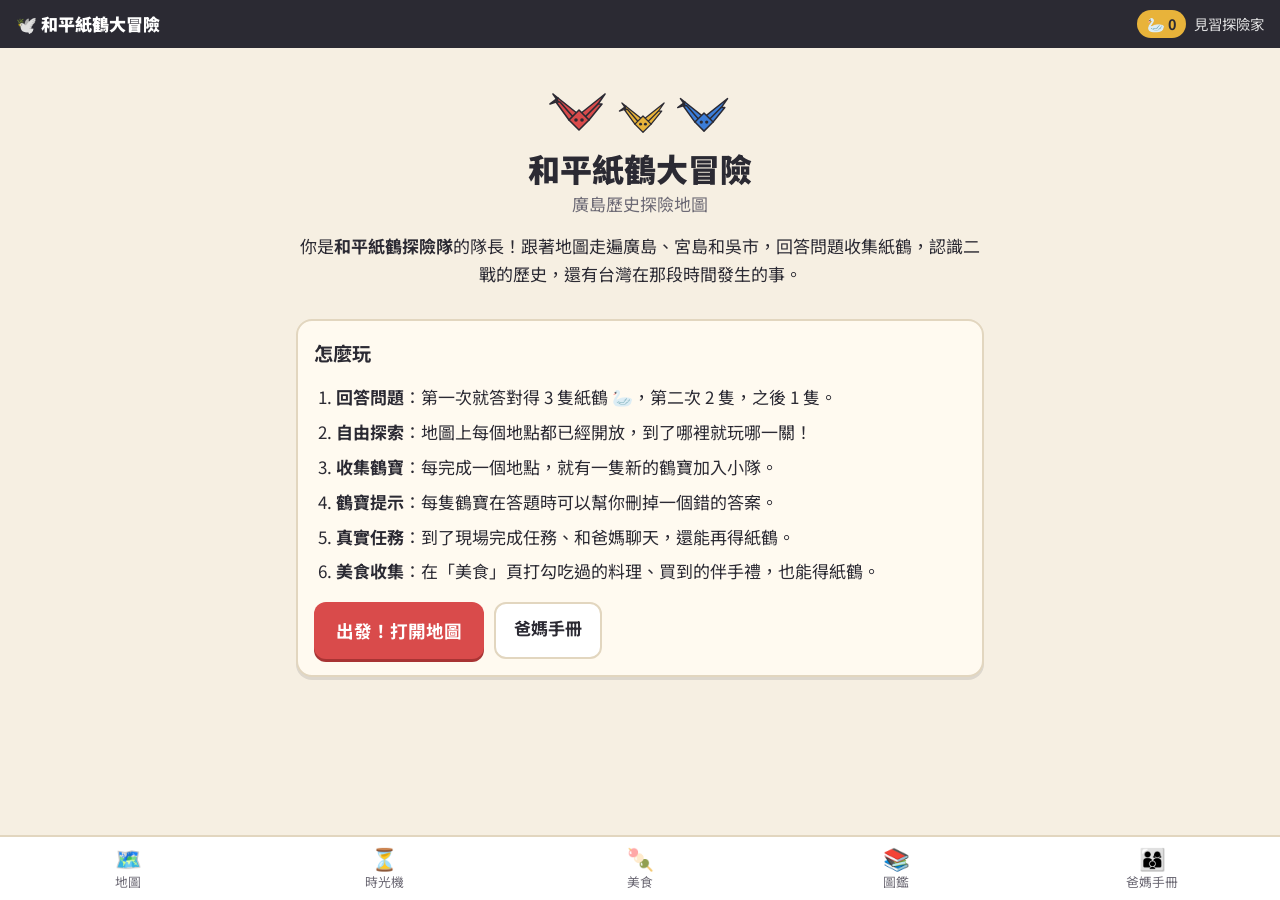
==== index.html @ 83c46531 "C-014 feat: 新增「美食與伴手禮」頁，附 CC 授權照片與日文給店員看 - 5 種要嚐試的料理、5 種必買伴手禮，含日文名稱、地點、小提醒 - 「給店員看」大字日文；打勾吃過或買到得紙鶴，新" ====
<!doctype html>
<html lang="zh-Hant-TW">
<head>
  <meta charset="utf-8">
  <meta name="viewport" content="width=device-width, initial-scale=1">
  <title>和平紙鶴大冒險</title>
  <meta name="description" content="給孩子的廣島歷史探險地圖：走遍廣島、宮島和吳市，回答問題收集紙鶴，認識二戰歷史，也聽聽台灣的故事。">
  <!-- 分享預覽（Facebook、LINE 等） -->
  <meta property="og:type" content="website">
  <meta property="og:locale" content="zh_TW">
  <meta property="og:site_name" content="和平紙鶴大冒險">
  <meta property="og:title" content="和平紙鶴大冒險｜給孩子的廣島歷史探險地圖">
  <meta property="og:description" content="走遍廣島、宮島和吳市，回答問題收集紙鶴，認識二戰歷史，也聽聽台灣的故事。">
  <meta property="og:url" content="https://meipharm.github.io/peace-crane-quest/">
  <meta property="og:image" content="https://meipharm.github.io/peace-crane-quest/og-image.png">
  <meta property="og:image:width" content="1200">
  <meta property="og:image:height" content="630">
  <meta property="og:image:alt" content="和平紙鶴大冒險：三隻紙鶴與廣島、宮島、吳市的探險地圖">
  <meta name="twitter:card" content="summary_large_image">
  <link rel="icon" href="data:image/svg+xml,<svg xmlns='http://www.w3.org/2000/svg' viewBox='0 0 100 100'><text y='.9em' font-size='90'>🕊️</text></svg>">
  <link rel="preconnect" href="https://fonts.googleapis.com">
  <link rel="preconnect" href="https://fonts.gstatic.com" crossorigin>
  <link href="https://fonts.googleapis.com/css2?family=Noto+Sans+TC:wght@400;700;900&display=swap" rel="stylesheet">
  <link rel="stylesheet" href="style.css?v=12">
</head>
<body>
  <svg width="0" height="0" style="position:absolute" aria-hidden="true">
    <defs>
      <linearGradient id="rainbowGrad" x1="0" y1="0" x2="1" y2="1">
        <stop offset="0" stop-color="#d94b4b"/><stop offset=".25" stop-color="#e8b33a"/>
        <stop offset=".5" stop-color="#4f9d69"/><stop offset=".75" stop-color="#3b7dd8"/>
        <stop offset="1" stop-color="#9b6bd1"/>
      </linearGradient>
    </defs>
  </svg>

  <header class="topbar">
    <a class="brand" href="#/">🕊️ 和平紙鶴大冒險</a>
    <div class="hud">
      <span class="hud-cranes" title="目前的紙鶴">🦢 <b id="hud-cranes">0</b></span>
      <span class="hud-rank" id="hud-rank"></span>
    </div>
  </header>

  <main id="app" class="container"></main>

  <nav class="nav" aria-label="主要導覽">
    <a href="#/map" data-view="map"><span>🗺️</span>地圖</a>
    <a href="#/timeline" data-view="timeline"><span>⏳</span>時光機</a>
    <a href="#/food" data-view="food"><span>🍡</span>美食</a>
    <a href="#/collection" data-view="collection"><span>📚</span>圖鑑</a>
    <a href="#/parents" data-view="parents"><span>👨‍👩‍👦</span>爸媽手冊</a>
  </nav>

  <script src="data.js?v=12"></script>
  <script src="app.js?v=12"></script>
</body>
</html>
---- style.css ----
:root {
  --paper: #f6efe2;
  --card: #fffaf0;
  --ink: #2b2a33;
  --muted: #6d6a75;
  --line: #e2d6bf;
  --red: #d94b4b;
  --gold: #e8b33a;
  --green: #4f9d69;
  --blue: #3b7dd8;
  --sea: #bfe3ef;
  --land: #ece0c3;
  --shadow: 0 3px 0 rgba(43, 42, 51, .12);
}

* { box-sizing: border-box; }
html { -webkit-text-size-adjust: 100%; }
body {
  margin: 0;
  background: var(--paper);
  color: var(--ink);
  font-family: 'Noto Sans TC', system-ui, -apple-system, 'Microsoft JhengHei', sans-serif;
  font-size: 17px;
  line-height: 1.65;
  padding-bottom: 84px;
}
h1, h2, h3, h4 { line-height: 1.3; margin: .2em 0 .5em; }
h1 { font-size: 1.6rem; font-weight: 900; }
h2 { font-size: 1.2rem; }
p { margin: .4em 0 .8em; }
a { color: var(--blue); }

.container { max-width: 720px; margin: 0 auto; padding: 12px 16px 24px; }

/* 頂部列 */
.topbar {
  position: sticky; top: 0; z-index: 20;
  display: flex; justify-content: space-between; align-items: center; gap: 8px;
  padding: 10px 16px;
  background: var(--ink); color: #fff;
}
.brand { color: #fff; text-decoration: none; font-weight: 900; white-space: nowrap; overflow: hidden; text-overflow: ellipsis; min-width: 0; }
.hud { display: flex; gap: 8px; align-items: center; font-size: .9rem; flex: none; }
.hud-cranes { background: var(--gold); color: var(--ink); border-radius: 999px; padding: 2px 10px; white-space: nowrap; }
.hud-rank { opacity: .85; white-space: nowrap; }
@media (max-width: 480px) { .hud-rank { display: none; } }

/* 底部導覽 */
.nav {
  position: fixed; bottom: 0; left: 0; right: 0; z-index: 20;
  display: grid; grid-template-columns: repeat(5, 1fr);
  background: #fff; border-top: 2px solid var(--line);
  padding-bottom: env(safe-area-inset-bottom);
}
.nav a {
  display: flex; flex-direction: column; align-items: center;
  padding: 8px 4px; font-size: .8rem; color: var(--muted); text-decoration: none;
}
.nav a span { font-size: 1.35rem; line-height: 1.2; }
.nav a.active { color: var(--red); font-weight: 700; }

/* 卡片與按鈕 */
.card {
  background: var(--card);
  border: 2px solid var(--line);
  border-radius: 16px;
  padding: 16px;
  margin: 14px 0;
  box-shadow: var(--shadow);
}
.btn {
  display: inline-block; border: 0; cursor: pointer;
  background: var(--red); color: #fff; font: inherit; font-weight: 700;
  padding: 10px 18px; border-radius: 12px; text-decoration: none;
  box-shadow: 0 3px 0 #a83434;
  transition: transform .08s;
}
.btn:active { transform: translateY(2px); box-shadow: 0 1px 0 #a83434; }
.btn.big { padding: 14px 22px; font-size: 1.1rem; }
.btn.small { padding: 6px 12px; font-size: .9rem; }
.btn.ghost { background: #fff; color: var(--ink); border: 2px solid var(--line); box-shadow: none; }
.btn:disabled { opacity: .6; cursor: default; }
.row { display: flex; flex-wrap: wrap; gap: 10px; margin-top: 12px; }
.muted { color: var(--muted); }
.small { font-size: .85rem; }
.back { display: inline-block; margin: 4px 0; text-decoration: none; font-weight: 700; }
.section-title { margin-top: 24px; }

/* 首頁 */
.hero { text-align: center; padding: 18px 4px 4px; }
.hero h1 { font-size: 2rem; margin-bottom: 0; }
.hero .sub { color: var(--muted); margin-top: 0; }
.hero-cranes { display: flex; justify-content: center; align-items: flex-end; gap: 6px; }
.howto { padding-left: 1.3em; }
.howto li { margin-bottom: .4em; }

/* 紙鶴動畫 */
.crane { display: inline-block; vertical-align: middle; }
.bob { animation: bob 2.4s ease-in-out infinite; }
.bob.d1 { animation-delay: .4s; }
.bob.d2 { animation-delay: .8s; }
@keyframes bob { 0%, 100% { transform: translateY(0); } 50% { transform: translateY(-6px); } }

/* 地圖 */
.map-wrap { margin: 8px -4px 0; }
.map { width: 100%; height: auto; display: block; border-radius: 18px; border: 2px solid var(--line); box-shadow: var(--shadow); }
.sea { fill: var(--sea); }
.land { fill: var(--land); stroke: #d3c39d; stroke-width: 2; }
.river { fill: none; stroke: #9fd0e2; stroke-width: 5; stroke-linecap: round; }
.river-label text {
  font-size: 10px; font-weight: 700; fill: #3f86a3; writing-mode: vertical-rl;
  paint-order: stroke; stroke: #ece0c3; stroke-width: 3px; stroke-linejoin: round;
}
.inset { fill: rgba(255, 255, 255, .55); stroke: var(--ink); stroke-dasharray: 5 4; stroke-width: 1.5; }
.flight { fill: none; stroke: var(--ink); stroke-width: 1.5; stroke-dasharray: 3 6; opacity: .45; }
.map-label { font-size: 13px; font-weight: 700; fill: var(--ink); opacity: .75; }
.sea-label { font-style: italic; opacity: .45; }
.edge { stroke: #a99d82; stroke-width: 3; stroke-dasharray: 6 6; }
.edge.done { stroke: var(--red); stroke-dasharray: none; }
.node { cursor: pointer; outline: none; }
.node-bg { fill: #fff; stroke: var(--ink); stroke-width: 2.5; }
.node.open .node-bg { fill: #fff3c4; stroke: var(--gold); stroke-width: 4; }
.node.open { animation: pulse 1.6s ease-in-out infinite; transform-box: fill-box; transform-origin: center; }
.node.done .node-bg { fill: #ffe1e1; stroke: var(--red); }
.node:focus-visible .node-bg { stroke-width: 5; }
.node-icon { font-size: 22px; }
.node-label {
  font-size: 11.5px; font-weight: 700; fill: var(--ink);
  paint-order: stroke; stroke: #fffaf0; stroke-width: 4px; stroke-linejoin: round;
}
.flag circle { fill: var(--red); }
.flag text { fill: #fff; font-size: 12px; font-weight: 900; }
@keyframes pulse { 0%, 100% { opacity: 1; } 50% { opacity: .75; } }

.squad { display: flex; flex-wrap: wrap; gap: 4px; align-items: center; min-height: 40px; }
.node-list { list-style: none; padding: 0; margin: 0; }
.node-item {
  width: 100%; display: flex; align-items: center; gap: 10px; text-align: left;
  font: inherit; color: inherit; background: #fff; border: 2px solid var(--line);
  border-radius: 12px; padding: 8px 10px; margin-bottom: 8px; cursor: pointer;
}
.node-item small { color: var(--muted); }
.ni-icon { font-size: 1.6rem; }
.ni-status { margin-left: auto; font-size: .8rem; white-space: nowrap; font-weight: 700; }
.node-item.done .ni-status { color: var(--red); }
.node-item.open .ni-status { color: #b07d00; }

/* 地點頁 */
.node-head { display: flex; gap: 14px; align-items: center; margin-top: 6px; }
.node-big {
  font-size: 2.6rem; width: 76px; height: 76px; flex: none;
  display: grid; place-items: center; background: #fff; border: 3px solid var(--ink); border-radius: 50%;
}
.node-head h1 { margin: 2px 0 0; }
.node-head .sub { color: var(--muted); margin: 0; }
.day-tag { display: inline-block; background: var(--ink); color: #fff; border-radius: 999px; padding: 0 10px; font-size: .8rem; font-weight: 700; }
.story { border-color: #e9c98a; }
.taiwan { background: #eef6ff; border-color: #b9d4f2; }
.talk .ask, .ask { font-weight: 700; }
textarea {
  width: 100%; font: inherit; padding: 10px; border-radius: 10px;
  border: 2px solid var(--line); background: #fff; margin-bottom: 10px; resize: vertical;
}
.map-links { display: grid; gap: 8px; margin: 10px 0; }
.map-link { display: flex; align-items: center; gap: 8px; flex-wrap: wrap; background: #fff; border: 2px solid var(--line); border-radius: 12px; padding: 8px 10px; }
.map-link b { flex: 1 1 120px; }
details summary { cursor: pointer; font-weight: 700; }
details[open] summary { margin-bottom: 8px; }

/* 問答 */
.quiz-top { display: flex; justify-content: space-between; font-weight: 700; font-size: .95rem; margin-top: 6px; }
.progress { height: 10px; background: #e6dcc6; border-radius: 999px; overflow: hidden; margin: 8px 0 14px; }
.progress div { height: 100%; background: var(--gold); transition: width .3s; }
.question { font-size: 1.3rem; }
.options { display: grid; gap: 10px; }
.option {
  font: inherit; font-weight: 700; text-align: left; cursor: pointer;
  background: #fff; color: var(--ink); border: 3px solid var(--line);
  border-radius: 14px; padding: 14px 16px; box-shadow: var(--shadow);
}
.option:hover:not(:disabled) { border-color: var(--blue); }
.option.right { background: #e3f6e8; border-color: var(--green); }
.option.wrong { background: #fde6e6; border-color: var(--red); text-decoration: line-through; opacity: .75; }
.option.removed { opacity: .3; text-decoration: line-through; }
.option:disabled { cursor: default; }
.quiz-tools { display: flex; justify-content: space-between; align-items: center; gap: 8px; margin-top: 14px; flex-wrap: wrap; }
.feedback {
  margin-top: 16px; padding: 14px; border-radius: 14px;
  background: #fff; border: 3px solid var(--green);
}
.fb-title { font-weight: 900; font-size: 1.15rem; color: var(--green); margin-top: 0; }
.tw-card { background: #eef6ff; border: 2px solid #b9d4f2; border-radius: 12px; padding: 10px 12px; margin: 10px 0; }
.tw-card p { margin: .3em 0 0; }

.result { text-align: center; }
.stars { font-size: 2.4rem; letter-spacing: 4px; }
.new-helper { background: #fff; border: 2px dashed var(--gold); border-radius: 14px; padding: 12px; margin: 12px 0; }
.nh-title { font-size: 1.1rem; margin-bottom: 0; }
.result .row { justify-content: center; }

/* 時光機 */
.slots { list-style: none; padding: 0; margin: 10px 0; display: grid; gap: 6px; }
.slot { border: 2px dashed var(--line); border-radius: 10px; padding: 8px 10px; color: var(--muted); }
.slot.filled { border-style: solid; border-color: var(--green); background: #e9f6ec; color: var(--ink); display: flex; gap: 10px; }
.yr { flex: none; min-width: 72px; font-weight: 900; color: var(--red); }
.tl-cards { display: grid; gap: 8px; margin-top: 12px; }
.tl-card {
  font: inherit; text-align: left; cursor: pointer; background: #fff;
  border: 3px solid var(--blue); border-radius: 12px; padding: 10px 12px; box-shadow: var(--shadow);
}
.shake { animation: shake .4s; border-color: var(--red); }
@keyframes shake { 20%, 60% { transform: translateX(-6px); } 40%, 80% { transform: translateX(6px); } }

/* 圖鑑 */
.helper-grid { display: grid; grid-template-columns: repeat(auto-fill, minmax(140px, 1fr)); gap: 10px; }
.helper-card {
  display: flex; flex-direction: column; align-items: center; text-align: center; gap: 2px;
  background: #fff; border: 2px solid var(--line); border-radius: 14px; padding: 10px;
}
.helper-card small { color: var(--muted); line-height: 1.4; }
.helper-card.unknown { opacity: .7; }
.badge-grid { display: grid; grid-template-columns: repeat(auto-fill, minmax(96px, 1fr)); gap: 10px; }
.badge { display: flex; flex-direction: column; align-items: center; text-align: center; background: #fff; border: 2px solid var(--gold); border-radius: 14px; padding: 10px 6px; }
.badge span { font-size: 2rem; }
.badge.unknown { border-color: var(--line); opacity: .55; }

/* 爸媽手冊 */
.table-wrap { overflow-x: auto; margin: 8px 0; }
table { border-collapse: collapse; width: 100%; font-size: .9rem; min-width: 460px; }
th, td { border: 1px solid var(--line); padding: 6px 8px; text-align: left; vertical-align: top; }
th { background: #f1e6cf; }
.tip { background: #fff7dc; border-radius: 10px; padding: 8px 10px; font-size: .92rem; }
.history { border-top: 2px dashed var(--line); padding-top: 10px; margin-top: 12px; }
.history h4 { margin-bottom: .3em; }
.checklist { list-style: none; padding: 0; }
.checklist li { margin-bottom: 6px; }
.checklist input { width: 18px; height: 18px; vertical-align: middle; }
.disclaimer { margin-top: 20px; }
.refs ol { padding-left: 1.4em; margin: 0; }
.refs li { margin-bottom: 8px; word-break: break-word; }
.refs small { color: var(--muted); }

/* 地點照片與開放時間 */
.photo { margin: 14px 0; background: var(--card); border: 2px solid var(--line); border-radius: 16px; overflow: hidden; box-shadow: var(--shadow); }
.photo img { display: block; width: 100%; height: auto; aspect-ratio: 3 / 2; object-fit: cover; background: #e6dcc6; }
.photo figcaption { padding: 8px 12px; font-weight: 700; font-size: .95rem; }
.photo figcaption small { font-weight: 400; color: var(--muted); }
/* 美食與伴手禮 */
.food-grid { display: grid; gap: 14px; grid-template-columns: repeat(auto-fill, minmax(280px, 1fr)); }
.food-card { background: var(--card); border: 2px solid var(--line); border-radius: 16px; overflow: hidden; box-shadow: var(--shadow); display: flex; flex-direction: column; }
.food-card.done { border-color: var(--green); }
.food-photo { margin: 0; }
.food-photo img { display: block; width: 100%; aspect-ratio: 4 / 3; object-fit: cover; background: #e6dcc6; }
.food-photo figcaption { padding: 4px 12px 0; color: var(--muted); }
.food-emoji { aspect-ratio: 4 / 3; display: grid; place-items: center; font-size: 5rem; background: #fff3c4; }
.food-body { padding: 10px 14px 14px; }
.food-body h3 { margin: .2em 0 .2em; font-size: 1.15rem; }
.food-body .jp { display: block; font-size: .9rem; font-weight: 700; color: var(--red); }
.food-where { font-size: .88rem; color: var(--muted); margin: 0 0 .4em; }
.jp-big { font-size: 2rem; font-weight: 900; margin: .2em 0; line-height: 1.3; }
.jp-please { font-size: 1.4rem; font-weight: 700; margin: 0; }

.visit-list { display: grid; gap: 8px; margin: 8px 0; }
.visit-item { background: #fff; border: 2px solid var(--line); border-radius: 12px; padding: 8px 12px; }
.visit-item dl { display: grid; grid-template-columns: auto 1fr; gap: 2px 10px; margin: 4px 0 0; font-size: .92rem; }
.visit-item dt { color: var(--muted); font-weight: 700; }
.visit-item dd { margin: 0; }

/* 彈出訊息 */
.toast {
  position: fixed; left: 50%; bottom: 96px; transform: translateX(-50%); z-index: 50;
  background: var(--ink); color: #fff; padding: 10px 16px; border-radius: 999px;
  font-weight: 700; max-width: calc(100vw - 32px); text-align: center;
  animation: fadeup .25s ease-out;
}
.float-text {
  position: fixed; left: 50%; top: 70px; transform: translateX(-50%); z-index: 50;
  font-size: 1.6rem; font-weight: 900; color: var(--gold);
  text-shadow: 0 2px 0 var(--ink);
  animation: floatup 1.4s ease-out forwards; pointer-events: none;
}
@keyframes fadeup { from { opacity: 0; transform: translate(-50%, 10px); } to { opacity: 1; transform: translate(-50%, 0); } }
@keyframes floatup { from { opacity: 1; transform: translate(-50%, 0); } to { opacity: 0; transform: translate(-50%, -50px); } }
.confetti {
  position: fixed; top: -12px; width: 9px; height: 14px; z-index: 60; pointer-events: none;
  border-radius: 2px; animation: fall 1.8s ease-in forwards;
}
@keyframes fall { to { transform: translateY(105vh) rotate(540deg); } }

.modal-wrap { position: fixed; inset: 0; z-index: 40; background: rgba(43, 42, 51, .5); display: grid; place-items: center; padding: 16px; }
.modal { background: var(--card); border-radius: 18px; padding: 20px; max-width: 360px; width: 100%; text-align: center; border: 3px solid var(--ink); }
.modal-icon { font-size: 2.6rem; }
.modal-actions { display: flex; gap: 10px; justify-content: center; margin-top: 12px; }

@media (prefers-reduced-motion: reduce) {
  *, *::before, *::after { animation: none !important; transition: none !important; }
}
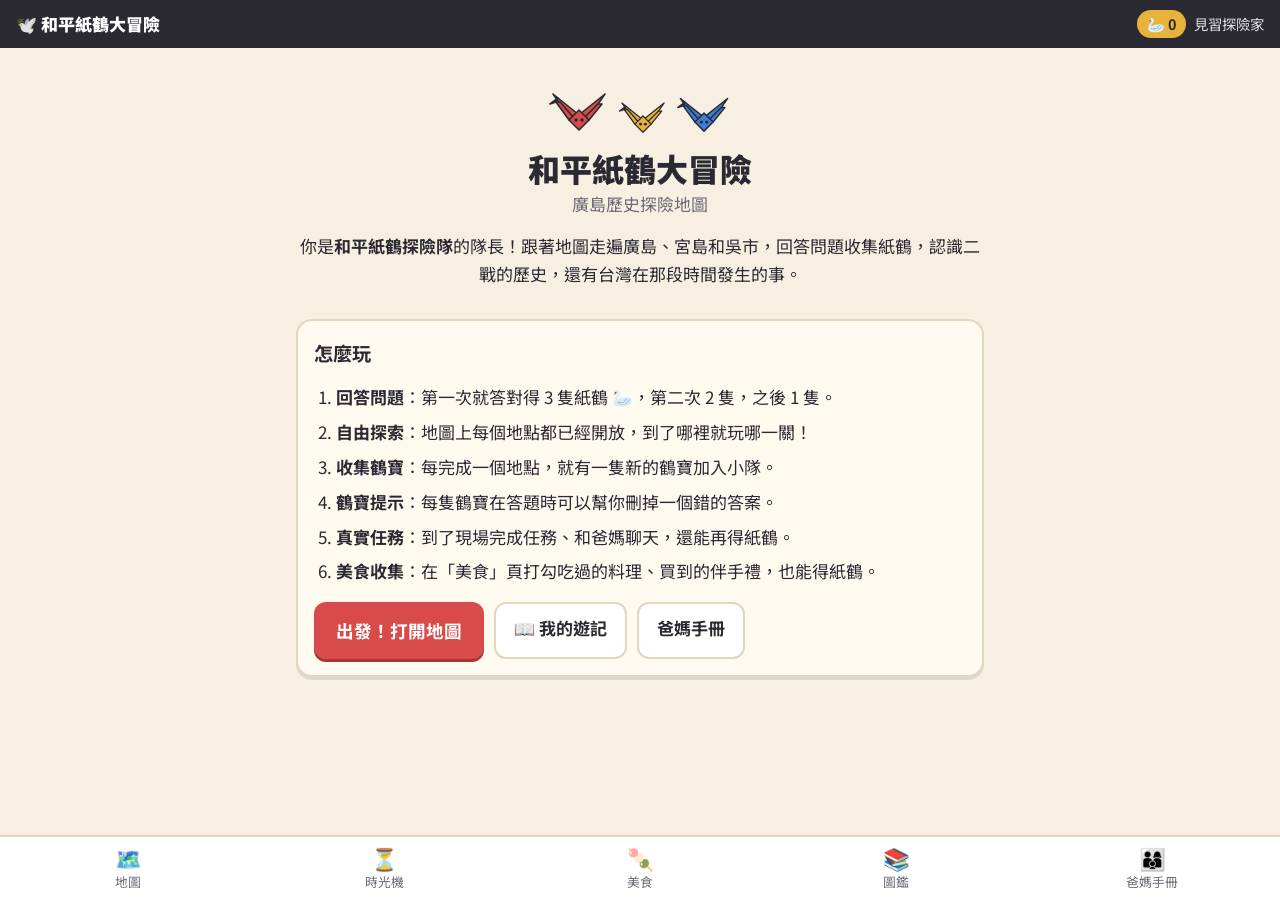
==== commit 9f9694df: "C-015 feat: 新增「我的遊記」頁，可匯出成 PDF - 自動整理各站「和爸媽聊聊」的想法、挑戰與任務紀錄、台灣連結與照片 - 可填作者、旅行日期、整趟心得；未寫的地方留手寫橫線 - A4 列" ====
--- a/index.html
+++ b/index.html
@@ -21,7 +21,7 @@
   <link rel="preconnect" href="https://fonts.googleapis.com">
   <link rel="preconnect" href="https://fonts.gstatic.com" crossorigin>
   <link href="https://fonts.googleapis.com/css2?family=Noto+Sans+TC:wght@400;700;900&display=swap" rel="stylesheet">
-  <link rel="stylesheet" href="style.css?v=12">
+  <link rel="stylesheet" href="style.css?v=13">
 </head>
 <body>
   <svg width="0" height="0" style="position:absolute" aria-hidden="true">
@@ -52,7 +52,7 @@
     <a href="#/parents" data-view="parents"><span>👨‍👩‍👦</span>爸媽手冊</a>
   </nav>
 
-  <script src="data.js?v=12"></script>
-  <script src="app.js?v=12"></script>
+  <script src="data.js?v=13"></script>
+  <script src="app.js?v=13"></script>
 </body>
 </html>
--- a/style.css
+++ b/style.css
@@ -295,3 +295,43 @@
 @media (prefers-reduced-motion: reduce) {
   *, *::before, *::after { animation: none !important; transition: none !important; }
 }
+
+/* 我的遊記 */
+.field { display: block; font-weight: 700; margin: 10px 0; }
+.field input, .field textarea {
+  display: block; width: 100%; margin-top: 4px; font: inherit; font-weight: 400;
+  padding: 10px; border-radius: 10px; border: 2px solid var(--line); background: #fff;
+}
+.howto-pdf { margin-top: 12px; }
+.journal { background: #fff; border: 2px solid var(--line); border-radius: 16px; padding: 20px 18px; margin: 14px 0; box-shadow: var(--shadow); }
+.j-cover { text-align: center; padding: 10px 0 20px; border-bottom: 2px dashed var(--line); }
+.j-cover h1 { font-size: 1.8rem; margin: 6px 0 0; }
+.j-sub { color: var(--red); font-weight: 700; margin-top: 0; }
+.j-cranes, .j-helpers { display: flex; justify-content: center; align-items: flex-end; gap: 6px; flex-wrap: wrap; }
+.j-entry { padding: 18px 0; border-bottom: 2px dashed var(--line); }
+.j-entry-head { display: flex; align-items: center; gap: 8px; flex-wrap: wrap; }
+.j-entry-head h3 { margin: 0; }
+.j-photo { margin: 10px 0 6px; }
+.j-photo img { display: block; width: 100%; max-height: 260px; object-fit: cover; border-radius: 10px; }
+.j-photo figcaption { font-size: .75rem; color: var(--muted); margin-top: 2px; }
+.j-q { font-weight: 700; margin-bottom: 4px; }
+.j-note { white-space: pre-wrap; background: #fffaf0; border-left: 4px solid var(--gold); padding: 8px 12px; border-radius: 6px; min-height: 2.5em; }
+.j-lines span { display: block; height: 1.9em; border-bottom: 1px solid #d8cdb5; }
+.j-meta { font-size: .88rem; color: var(--muted); margin: 6px 0 2px; }
+.j-tw { font-size: .9rem; background: #eef6ff; padding: 6px 10px; border-radius: 8px; }
+.j-food { list-style: none; padding: 0; columns: 2; }
+.j-badge { display: inline-block; border: 2px solid var(--gold); border-radius: 999px; padding: 2px 10px; margin: 3px; font-size: .9rem; }
+.j-foot { font-size: .75rem; color: var(--muted); margin-top: 16px; }
+
+@media print {
+  @page { size: A4; margin: 14mm; }
+  body { background: #fff; padding: 0; font-size: 11pt; }
+  .topbar, .nav, .no-print, .toast, .float-text, .modal-wrap, .confetti { display: none !important; }
+  .container { max-width: none; padding: 0; }
+  .journal { border: 0; box-shadow: none; padding: 0; margin: 0; }
+  .j-cover { break-after: page; border-bottom: 0; padding-top: 60mm; }
+  .j-entry { break-inside: avoid; page-break-inside: avoid; }
+  .j-photo img { max-height: 70mm; }
+  a { color: inherit; text-decoration: none; }
+  .bob { animation: none; }
+}
